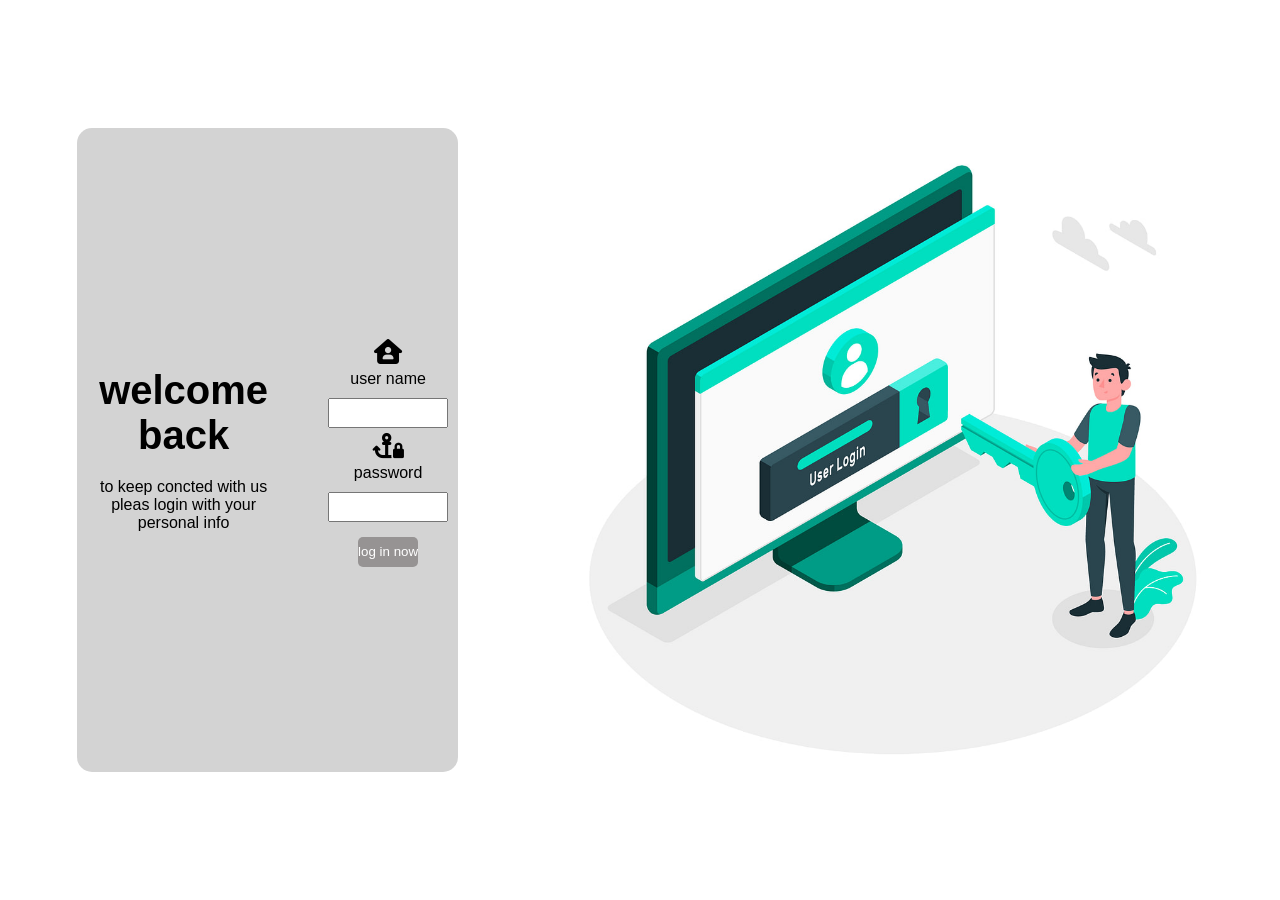
==== index.html @ 00500cae "first commit" ====
<!DOCTYPE html>
<html lang="en">
<head>
    <meta charset="UTF-8">
    <meta name="viewport" content="width=device-width, initial-scale=1.0">
    <title>Document</title>
    <link rel="stylesheet" href="./style/style.css">
    <link rel="stylesheet" href="./css/all.css">

</head>
<body>
    <div class="main">
        <div class="left">
            <div class="texte">
                <h3>
                    welcome back
                </h3>
                <p>to keep concted with us pleas login with your personal info</p>
            </div>

<!-- ///////////////////////////////////////////////////////////// -->
            <div class="logein">
                <form action="" id="login" >
                    <label >
                        <i class="fa-solid fa-house-user"></i>
                        user name</label>
                    <input type="text" id ="userName">

                    <label >
                        <i class="fa-solid fa-anchor-lock"></i>
                        password</label>

                    <input type="password" id="password" >
                    <button  type="submit">log in now</button>
                </form>



            </div>
        </div>
        <!-- ///////////////////////////////////////////////////////////// -->
        <div class="pic">
            <img src="./imag/login.jpg"  >
        </div>
    </div>
    
</body>
<script src="./javascript/javascript.js"></script>
</html>
---- style/style.css ----
*{margin: 0;
padding: 0;
box-sizing: border-box;

}
body {   
     background-color: white;
     font-family: "Gill Sans", sans-serif;
}
.main{
    display: flex;
    justify-content: center;
    gap: 10%;
    height:100vh;
    padding: 10% 5% 10% 6%   ;
    
}
.pic{
  
    display: flex;
    justify-self: center;


}


.left{
    display: flex;
    background-color: lightgray;
    justify-content: center;
    gap: 2%;
    text-align: center;
    flex-grow: 3;
    border-radius: 15px;

}
.logein{
    
    align-self: center;
    padding: 0 10px 0 30px;

}
.texte{
    display: flex;
    align-self: center;
    flex-direction: column;
    gap: 20px;
}

.texte h3{
    font-size: 40px;

}
.texte p{
    padding: 0 5px 0 5px;
}
.logein form label i {
     display: block;
     margin-top:6px;
     margin-bottom: 5px;
     font-size: 25px;

}
label{
    display: block;
    margin-bottom: 10px;
}

.logein button{
    margin-top: 15px;
    color: white;
    border:none ;
    border-radius: 5px;
    background-color: rgb(150, 147, 147);
    height: 30px;
    width:50% ;

}
.logein form input{
    height: 30px;
    width: 100%;

}
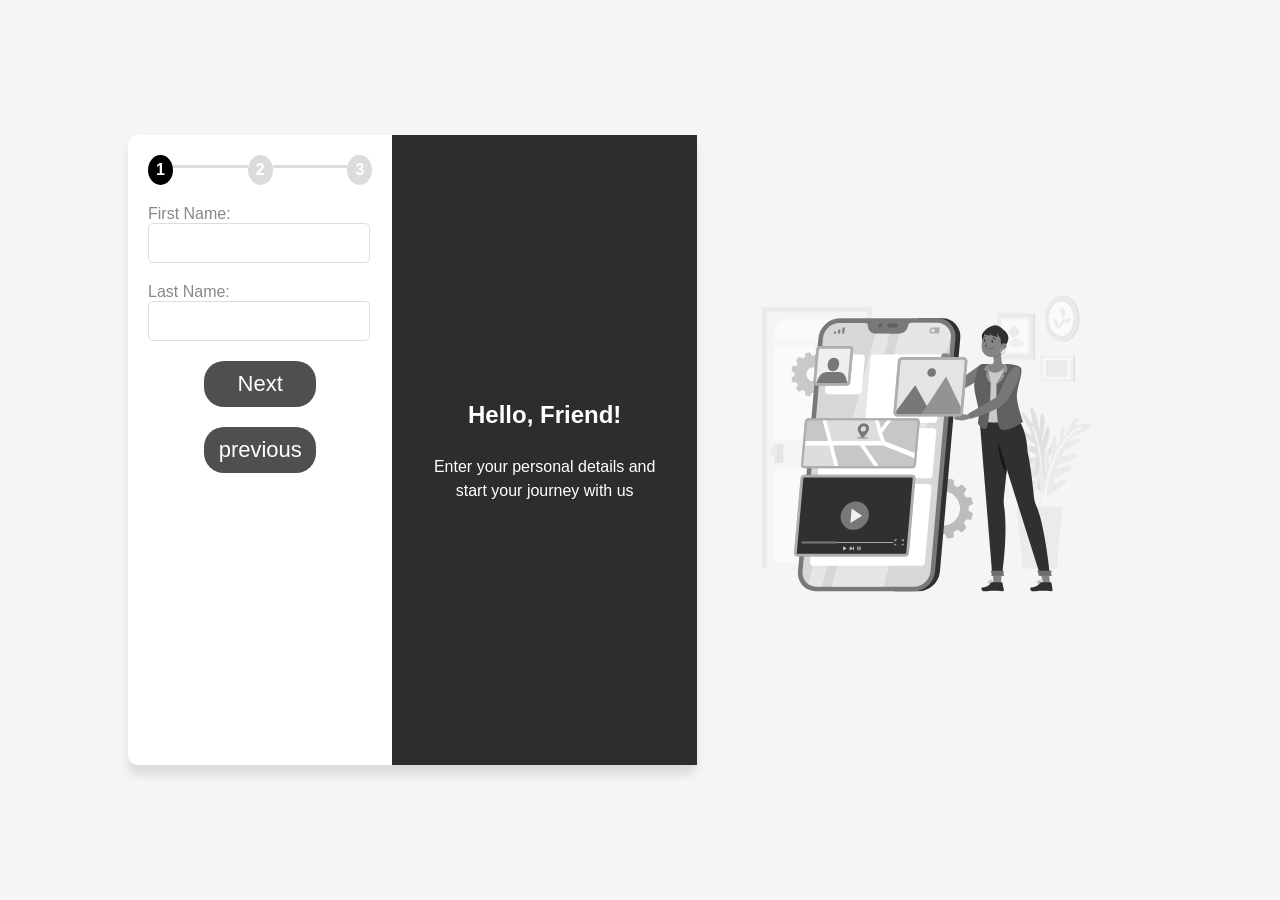
==== commit ef21170a: "sign up page" ====
--- a/index.html
+++ b/index.html
@@ -3,47 +3,69 @@
 <head>
     <meta charset="UTF-8">
     <meta name="viewport" content="width=device-width, initial-scale=1.0">
-    <title>Document</title>
-    <link rel="stylesheet" href="./style/style.css">
-    <link rel="stylesheet" href="./css/all.css">
-
+    <title>Registration Page</title>
+    <link rel="stylesheet" href="style.css">
 </head>
 <body>
-    <div class="main">
-        <div class="left">
-            <div class="texte">
-                <h3>
-                    welcome back
-                </h3>
-                <p>to keep concted with us pleas login with your personal info</p>
+    <div class="parent">
+        <div class="container">
+            <div class="form-section">
+                <div id="steps">
+                    <div class="step active">1</div>
+                    <div class="line"></div>
+                    <div class="step">2</div>
+                    <div class="line"></div>
+                    <div class="step">3</div>
+                </div>
+                <form id="sign-up">
+                    <!-- Step 1: First Name and Last Name -->
+                    <div class="step-content" id="step-1">
+                        <label for="first-name">First Name:</label>
+                        <input type="text" id="first-name" name="first-name" required>
+                        <div class="error"></div>
+
+                        <label for="last-name">Last Name:</label>
+                        <input type="text" id="last-name" name="last-name" required>
+                        <div class="error"></div>
+                    </div>
+
+                    <!-- Step 2: Email and Profile Picture -->
+                    <div class="step-content" id="step-2" style="display: none;">
+                        <label for="email">Email:</label>
+                        <input type="email" id="email" name="email" required>
+                        <div class="error"></div>
+
+                        <label for="picture">Profile Picture:</label>
+                        <input type="file" id="picture" name="picture" accept="image/*">
+                        <div class="error"></div>
+                    </div>
+
+                    <!-- Step 3: Password and Confirm Password -->
+                    <div class="step-content" id="step-3" style="display: none;">
+                        <label for="password">Password:</label>
+                        <input type="password" id="password" name="password" required>
+                        <div class="error"></div>
+
+                        <label for="confirm-password">Confirm Password:</label>
+                        <input type="password" id="confirm-password" name="confirm-password" required>
+                        <div class="error"></div>
+                    </div>
+
+                    <button type="button" class="btn" id="next-btn">Next</button>
+                    <button type="button" class="btn" id="prev-btn">previous</button>
+
+                </form>
             </div>
-
-<!-- ///////////////////////////////////////////////////////////// -->
-            <div class="logein">
-                <form action="" id="login" >
-                    <label >
-                        <i class="fa-solid fa-house-user"></i>
-                        user name</label>
-                    <input type="text" id ="userName">
-
-                    <label >
-                        <i class="fa-solid fa-anchor-lock"></i>
-                        password</label>
-
-                    <input type="password" id="password" >
-                    <button  type="submit">log in now</button>
-                </form>
-
-
-
+            <div class="info-section">
+                <h2>Hello, Friend!</h2>
+                <p>Enter your personal details and start your journey with us</p>
             </div>
         </div>
-        <!-- ///////////////////////////////////////////////////////////// -->
-        <div class="pic">
-            <img src="./imag/login.jpg"  >
+        <div class="img">
+            <img src="/img/signUP.svg" alt="image">
         </div>
     </div>
-    
+
+    <script src="./script.js"></script>
 </body>
-<script src="./javascript/javascript.js"></script>
 </html>
--- a/style.css
+++ b/style.css
@@ -0,0 +1,289 @@
+body {
+    margin: 0;
+    font-family: Arial, sans-serif;
+    background-color: #f5f5f5;
+    display: flex;
+    justify-content: center;
+    align-items: center;
+    height: 100vh;
+}
+
+
+.parent {
+    display:flex;
+    justify-content: center;
+    width:80%;
+    height: 100%;
+    align-items: center;
+}
+ 
+.parent .img{
+    width: 80%;
+}
+
+.parent .img img{
+    filter: grayscale(100%);
+}
+
+.container {
+    display: flex;
+    background-color: white;
+    border-radius: 10px;
+    box-shadow: 0 10px 10px rgba(0, 0, 0, 0.1);
+    width: 100%;
+    height: 70%;
+    -webkit-border-radius: 10px;
+    -moz-border-radius: 10px;
+    -ms-border-radius: 10px;
+    -o-border-radius: 10px;
+}
+
+.form-section {
+    flex: 1;
+    padding: 20px;
+}
+
+#steps {
+    display: flex;
+    justify-content: space-around;
+    margin-bottom: 20px;
+}
+
+.step {
+    width: 30px;
+    height: 30px;
+    border-radius: 50%;
+    background-color: #dcdcdc;
+    display: flex;
+    align-items: center;
+    justify-content: center;
+    font-weight: bold;
+    color: white;
+}
+
+
+h2 {
+    margin: 20px 0;
+}
+
+form {
+    display: flex;
+    flex-direction: column;
+    align-items: center;
+}
+
+label {
+    margin-bottom: 10px;
+    color: #888;
+}
+
+input{
+    padding: 10px;
+    margin-bottom: 20px;
+    border-radius: 5px;
+    border: 1px solid #ddd;
+    font-size: 16px;
+}
+
+.error{
+    color:red;
+}
+
+.btn {
+    padding: 10px;
+    margin-bottom: 20px;
+    border-radius: 20px;
+    background-color: rgb(80, 78, 78);
+    color: white;
+    border: none;
+    font-size: 22px;
+    cursor: pointer;
+    width:50%;
+    -webkit-border-radius: 20px;
+    -moz-border-radius: 20px;
+    -ms-border-radius: 20px;
+    -o-border-radius: 20px;
+}
+
+button:hover{
+    background-color:black;
+}
+
+.info-section {
+    flex: 1;
+    background-color: #2d2d2d;
+    color: white;
+    padding: 40px;
+    display: flex;
+    flex-direction: column;
+    justify-content: center;
+    align-items: center;
+}
+
+.info-section h2 {
+    font-size: 24px;
+    margin-bottom: 10px;
+}
+
+.info-section p {
+    font-size: 16px;
+    text-align: center;
+    line-height: 1.5;
+}
+
+.line{
+    height: 3px;
+    width: 40%;
+    background-color: #dcdcdc;
+    margin-top: 10px;
+    margin-bottom: 10px;
+}
+
+.active {
+    background-color: black;
+}
+
+.completed {
+    background-color: green ;
+}
+
+
+
+.line-completed{
+    background-color: rgb(31, 205, 0);
+}
+/* Responsive Styles for screens smaller than 1200px */
+@media (max-width: 1200px) {
+    .parent {
+        width: 90%;
+        height: auto;
+    }
+
+    .container {
+        height: 80%;
+    }
+
+    .info-section h2 {
+        font-size: 22px;
+    }
+
+    .info-section p {
+        font-size: 15px;
+    }
+
+    button {
+        font-size: 20px;
+    }
+}
+
+/* Responsive Styles for screens smaller than 1080px */
+@media (max-width: 1080px) {
+    .parent {
+        width: 95%;
+    }
+
+    .container {
+        flex-direction: column;
+        height: auto;
+    }
+
+    .form-section,
+    .info-section {
+        padding: 30px;
+    }
+
+    .info-section h2 {
+        font-size: 20px;
+    }
+
+    .info-section p {
+        font-size: 14px;
+    }
+}
+
+/* Responsive Styles for screens smaller than 960px */
+@media (max-width: 960px) {
+    .parent .img {
+        width: 90%;
+    }
+
+    .info-section p {
+        font-size: 14px;
+    }
+}
+
+/* Responsive Styles for screens smaller than 720px */
+@media (max-width: 720px) {
+    .info-section {
+        padding: 20px;
+    }
+
+    .info-section h2 {
+        font-size: 16px;
+    }
+
+    .info-section p {
+        font-size: 13px;
+    }
+
+    button {
+        font-size: 16px;
+        width: 90%;
+    }
+}
+
+/* Responsive Styles for screens smaller than 600px */
+@media (max-width: 600px) {
+    .form-section {
+        padding: 20px;
+    }
+
+    .step {
+        width: 25px;
+        height: 25px;
+    }
+
+    .info-section h2 {
+        font-size: 16px;
+    }
+
+    .info-section p {
+        font-size: 12px;
+    }
+}
+
+/* Responsive Styles for screens smaller than 480px */
+@media (max-width: 480px) {
+    .parent {
+        flex-direction: column;
+        width: 100%;
+    }
+
+    .parent .img {
+        display:none;
+    }
+
+    .container {
+        width: 90%;
+        height: auto;
+        flex-direction: column;
+    }
+
+    .form-section,
+    .info-section {
+        padding: 15px;
+    }
+
+    .info-section h2 {
+        font-size: 14px;
+    }
+
+    .info-section p {
+        font-size: 12px;
+    }
+
+    button {
+        width: 100%;
+        font-size: 14px;
+    }
+}
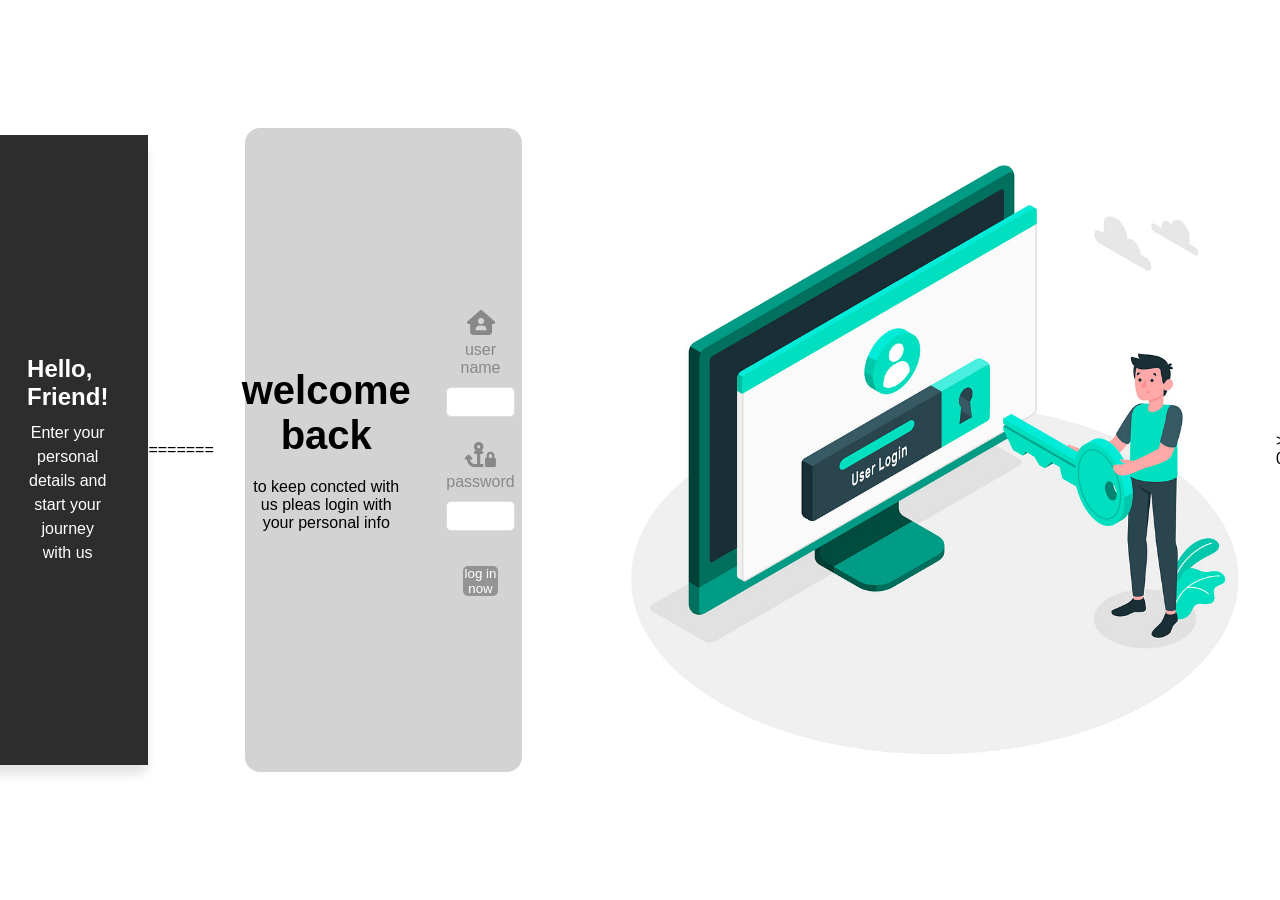
==== commit 37e3bb86: "sign up push" ====
--- a/index.html
+++ b/index.html
@@ -3,6 +3,7 @@
 <head>
     <meta charset="UTF-8">
     <meta name="viewport" content="width=device-width, initial-scale=1.0">
+<<<<<<< HEAD
     <title>Registration Page</title>
     <link rel="stylesheet" href="style.css">
 </head>
@@ -68,4 +69,49 @@
 
     <script src="./script.js"></script>
 </body>
+=======
+    <title>Document</title>
+    <link rel="stylesheet" href="./style/style.css">
+    <link rel="stylesheet" href="./css/all.css">
+
+</head>
+<body>
+    <div class="main">
+        <div class="left">
+            <div class="texte">
+                <h3>
+                    welcome back
+                </h3>
+                <p>to keep concted with us pleas login with your personal info</p>
+            </div>
+
+<!-- ///////////////////////////////////////////////////////////// -->
+            <div class="logein">
+                <form action="" id="login" >
+                    <label >
+                        <i class="fa-solid fa-house-user"></i>
+                        user name</label>
+                    <input type="text" id ="userName">
+
+                    <label >
+                        <i class="fa-solid fa-anchor-lock"></i>
+                        password</label>
+
+                    <input type="password" id="password" >
+                    <button  type="submit">log in now</button>
+                </form>
+
+
+
+            </div>
+        </div>
+        <!-- ///////////////////////////////////////////////////////////// -->
+        <div class="pic">
+            <img src="./imag/login.jpg"  >
+        </div>
+    </div>
+    
+</body>
+<script src="./javascript/javascript.js"></script>
+>>>>>>> 00500cae36e717a05f19d381e8295c83942caf0e
 </html>
--- a/style/style.css
+++ b/style/style.css
@@ -0,0 +1,83 @@
+*{margin: 0;
+padding: 0;
+box-sizing: border-box;
+
+}
+body {   
+     background-color: white;
+     font-family: "Gill Sans", sans-serif;
+}
+.main{
+    display: flex;
+    justify-content: center;
+    gap: 10%;
+    height:100vh;
+    padding: 10% 5% 10% 6%   ;
+    
+}
+.pic{
+  
+    display: flex;
+    justify-self: center;
+
+
+}
+
+
+.left{
+    display: flex;
+    background-color: lightgray;
+    justify-content: center;
+    gap: 2%;
+    text-align: center;
+    flex-grow: 3;
+    border-radius: 15px;
+
+}
+.logein{
+    
+    align-self: center;
+    padding: 0 10px 0 30px;
+
+}
+.texte{
+    display: flex;
+    align-self: center;
+    flex-direction: column;
+    gap: 20px;
+}
+
+.texte h3{
+    font-size: 40px;
+
+}
+.texte p{
+    padding: 0 5px 0 5px;
+}
+.logein form label i {
+     display: block;
+     margin-top:6px;
+     margin-bottom: 5px;
+     font-size: 25px;
+
+}
+label{
+    display: block;
+    margin-bottom: 10px;
+}
+
+.logein button{
+    margin-top: 15px;
+    color: white;
+    border:none ;
+    border-radius: 5px;
+    background-color: rgb(150, 147, 147);
+    height: 30px;
+    width:50% ;
+
+}
+.logein form input{
+    height: 30px;
+    width: 100%;
+
+}
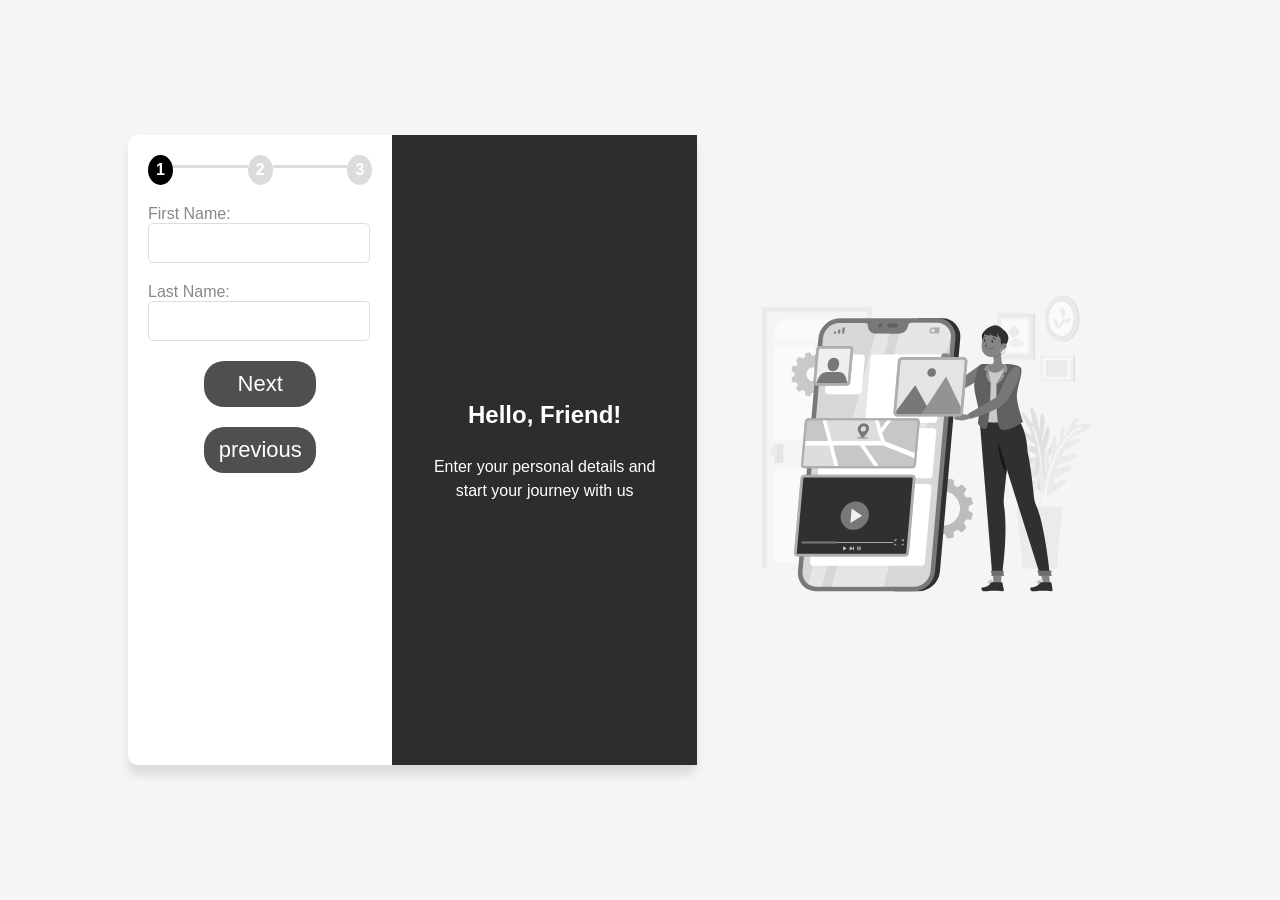
==== commit 888e01a9: "first commit" ====
--- a/index.html
+++ b/index.html
@@ -3,7 +3,6 @@
 <head>
     <meta charset="UTF-8">
     <meta name="viewport" content="width=device-width, initial-scale=1.0">
-<<<<<<< HEAD
     <title>Registration Page</title>
     <link rel="stylesheet" href="style.css">
 </head>
@@ -69,49 +68,4 @@
 
     <script src="./script.js"></script>
 </body>
-=======
-    <title>Document</title>
-    <link rel="stylesheet" href="./style/style.css">
-    <link rel="stylesheet" href="./css/all.css">
-
-</head>
-<body>
-    <div class="main">
-        <div class="left">
-            <div class="texte">
-                <h3>
-                    welcome back
-                </h3>
-                <p>to keep concted with us pleas login with your personal info</p>
-            </div>
-
-<!-- ///////////////////////////////////////////////////////////// -->
-            <div class="logein">
-                <form action="" id="login" >
-                    <label >
-                        <i class="fa-solid fa-house-user"></i>
-                        user name</label>
-                    <input type="text" id ="userName">
-
-                    <label >
-                        <i class="fa-solid fa-anchor-lock"></i>
-                        password</label>
-
-                    <input type="password" id="password" >
-                    <button  type="submit">log in now</button>
-                </form>
-
-
-
-            </div>
-        </div>
-        <!-- ///////////////////////////////////////////////////////////// -->
-        <div class="pic">
-            <img src="./imag/login.jpg"  >
-        </div>
-    </div>
-    
-</body>
-<script src="./javascript/javascript.js"></script>
->>>>>>> 00500cae36e717a05f19d381e8295c83942caf0e
 </html>
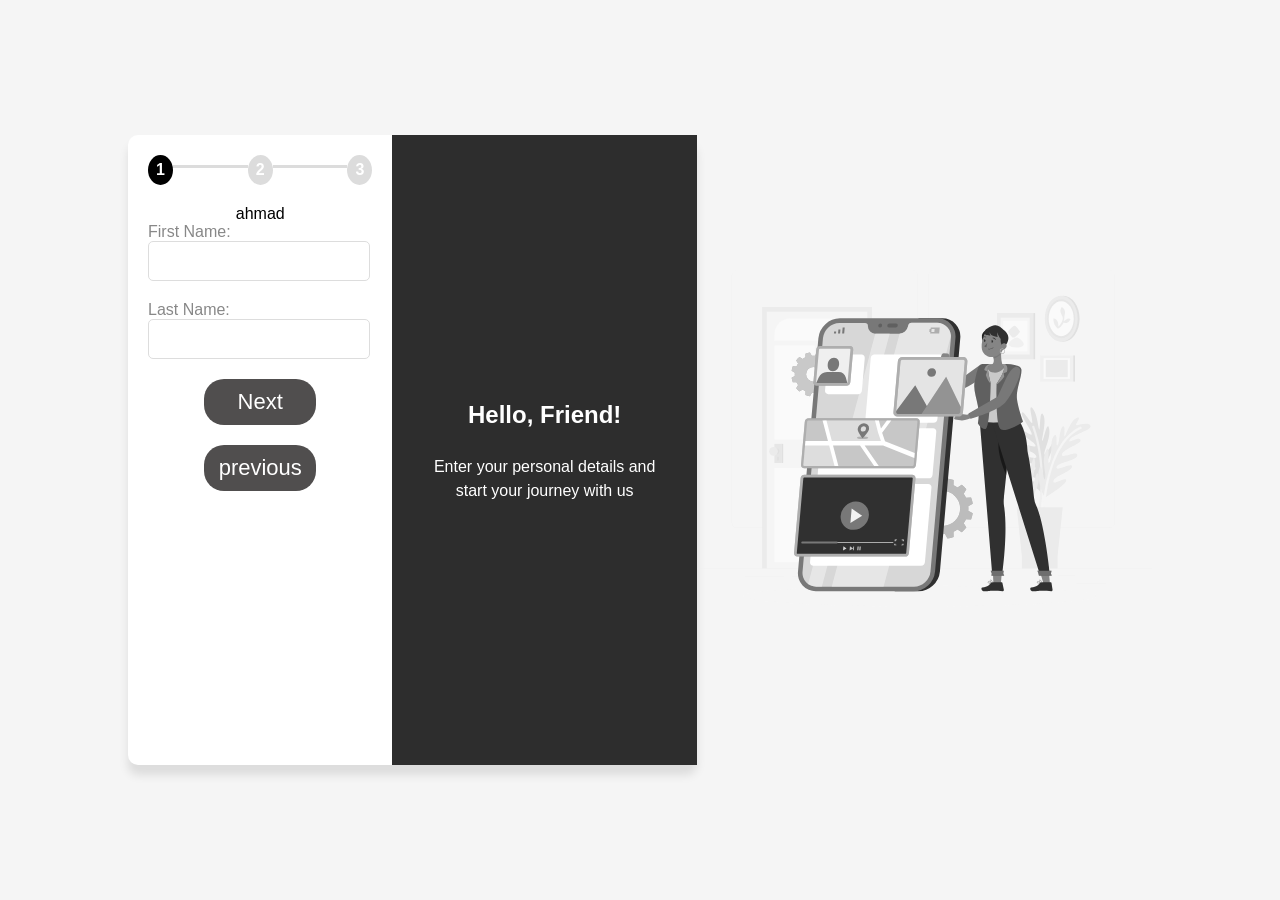
==== commit 618a2391: "ahmad" ====
--- a/index.html
+++ b/index.html
@@ -18,6 +18,7 @@
                     <div class="step">3</div>
                 </div>
                 <form id="sign-up">
+                    ahmad
                     <!-- Step 1: First Name and Last Name -->
                     <div class="step-content" id="step-1">
                         <label for="first-name">First Name:</label>
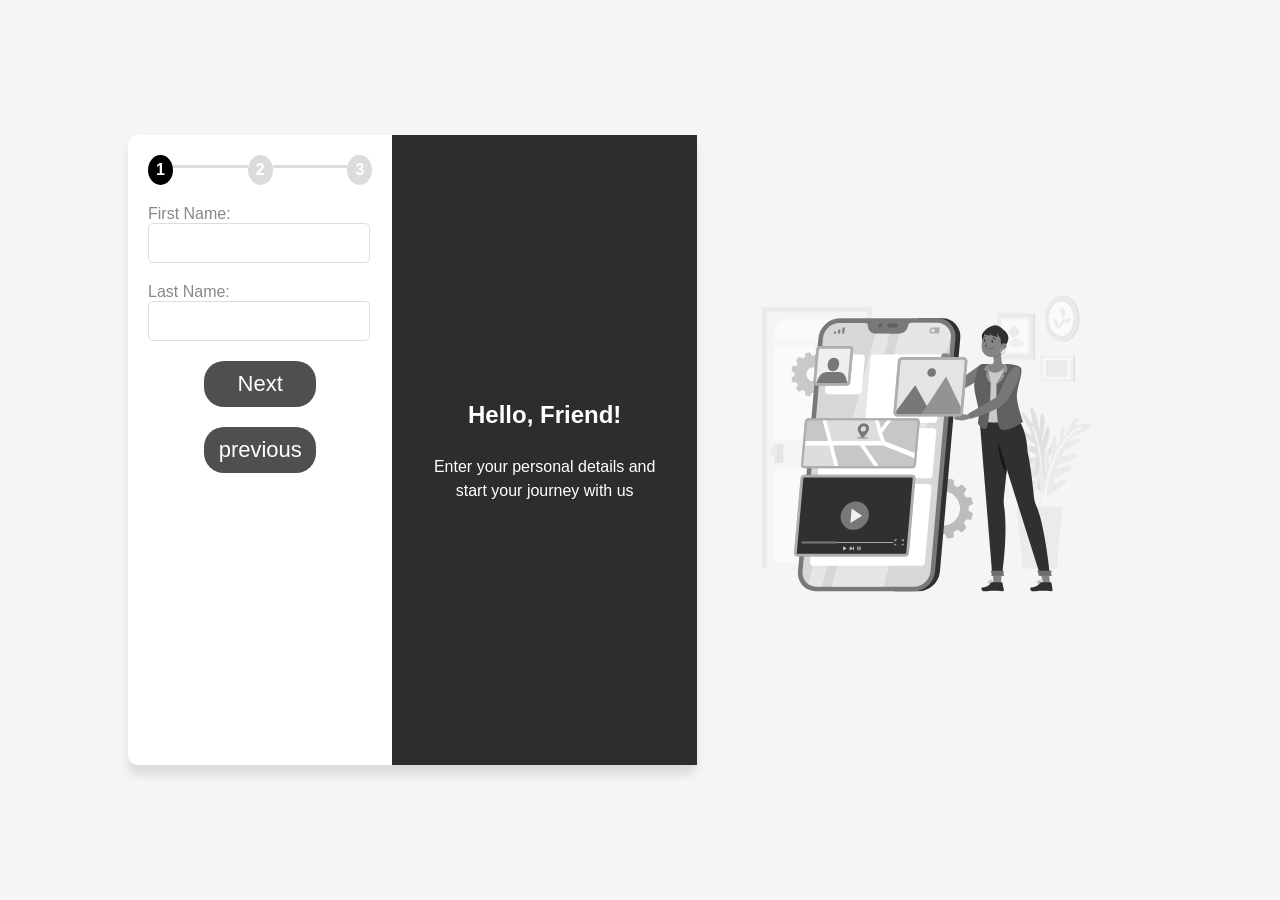
==== commit ee227db5: "ahmad" ====
--- a/index.html
+++ b/index.html
@@ -18,7 +18,7 @@
                     <div class="step">3</div>
                 </div>
                 <form id="sign-up">
-                    ahmad
+            
                     <!-- Step 1: First Name and Last Name -->
                     <div class="step-content" id="step-1">
                         <label for="first-name">First Name:</label>
